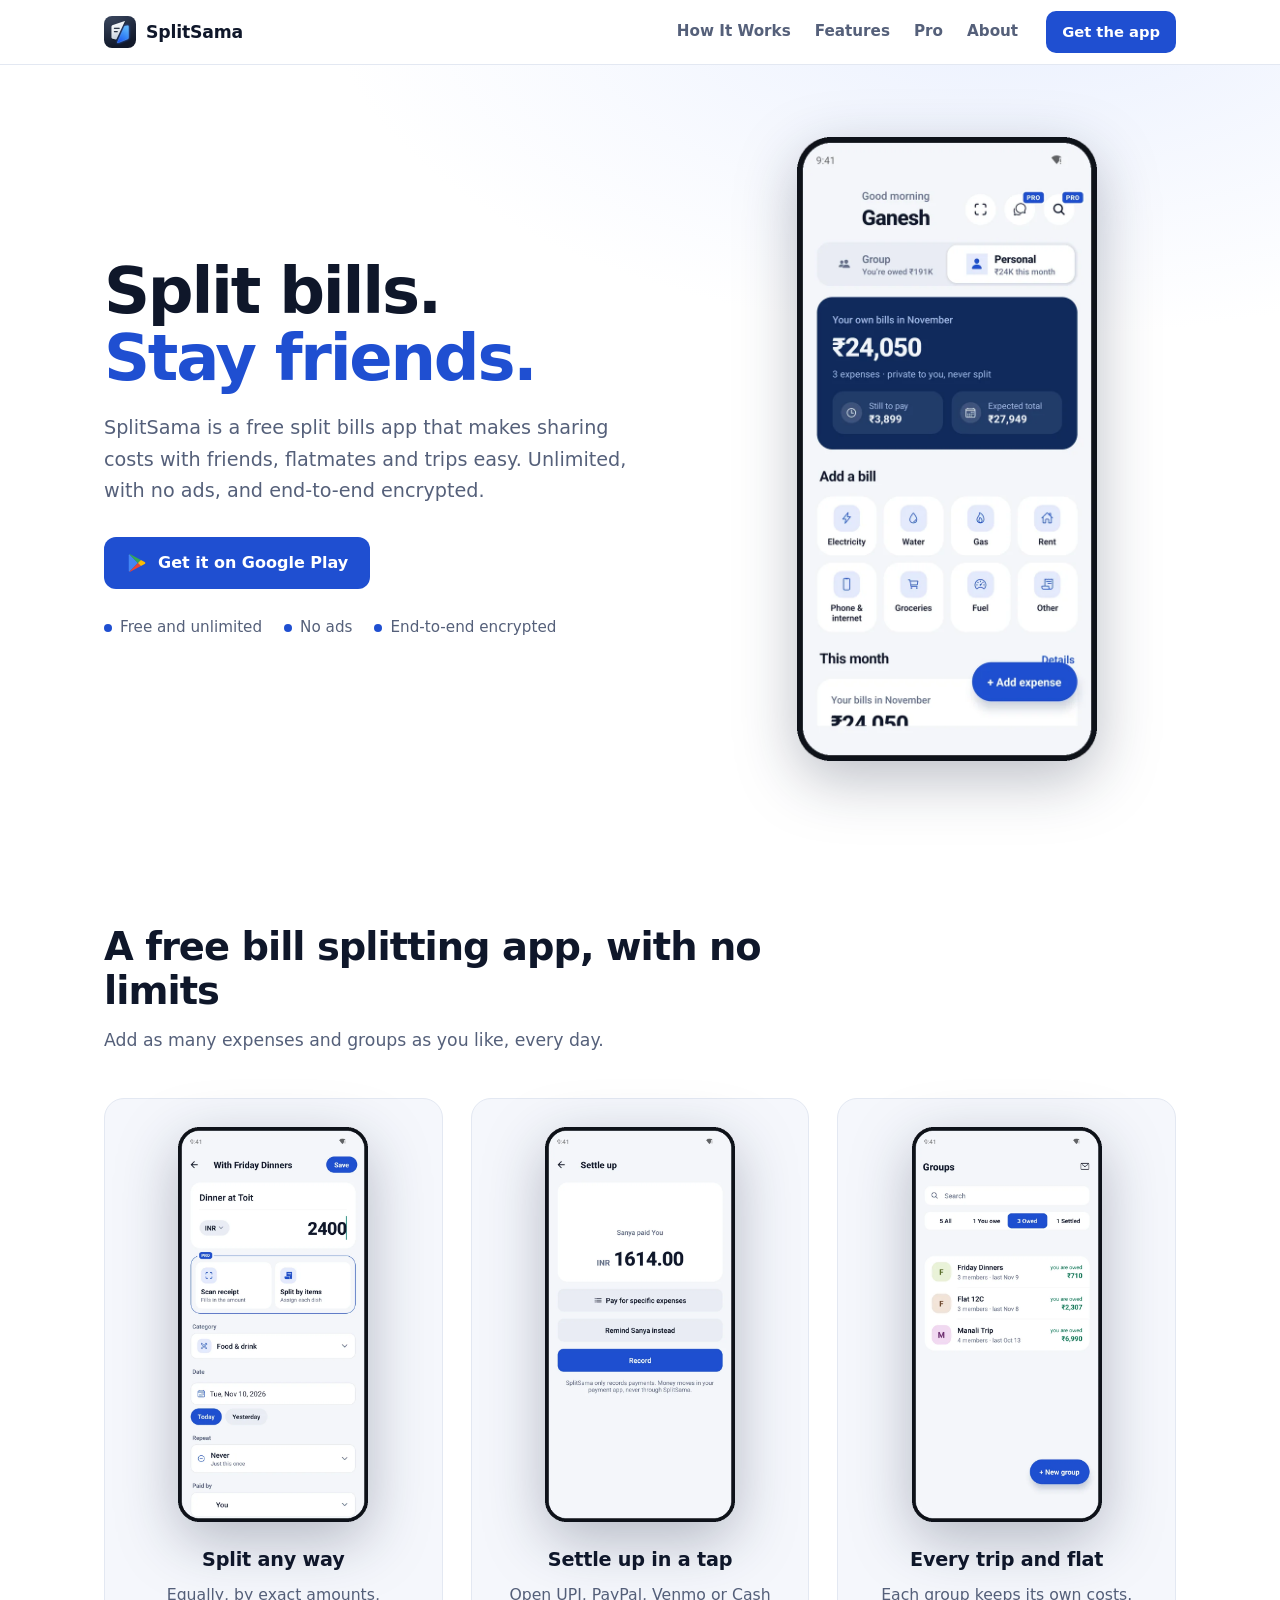
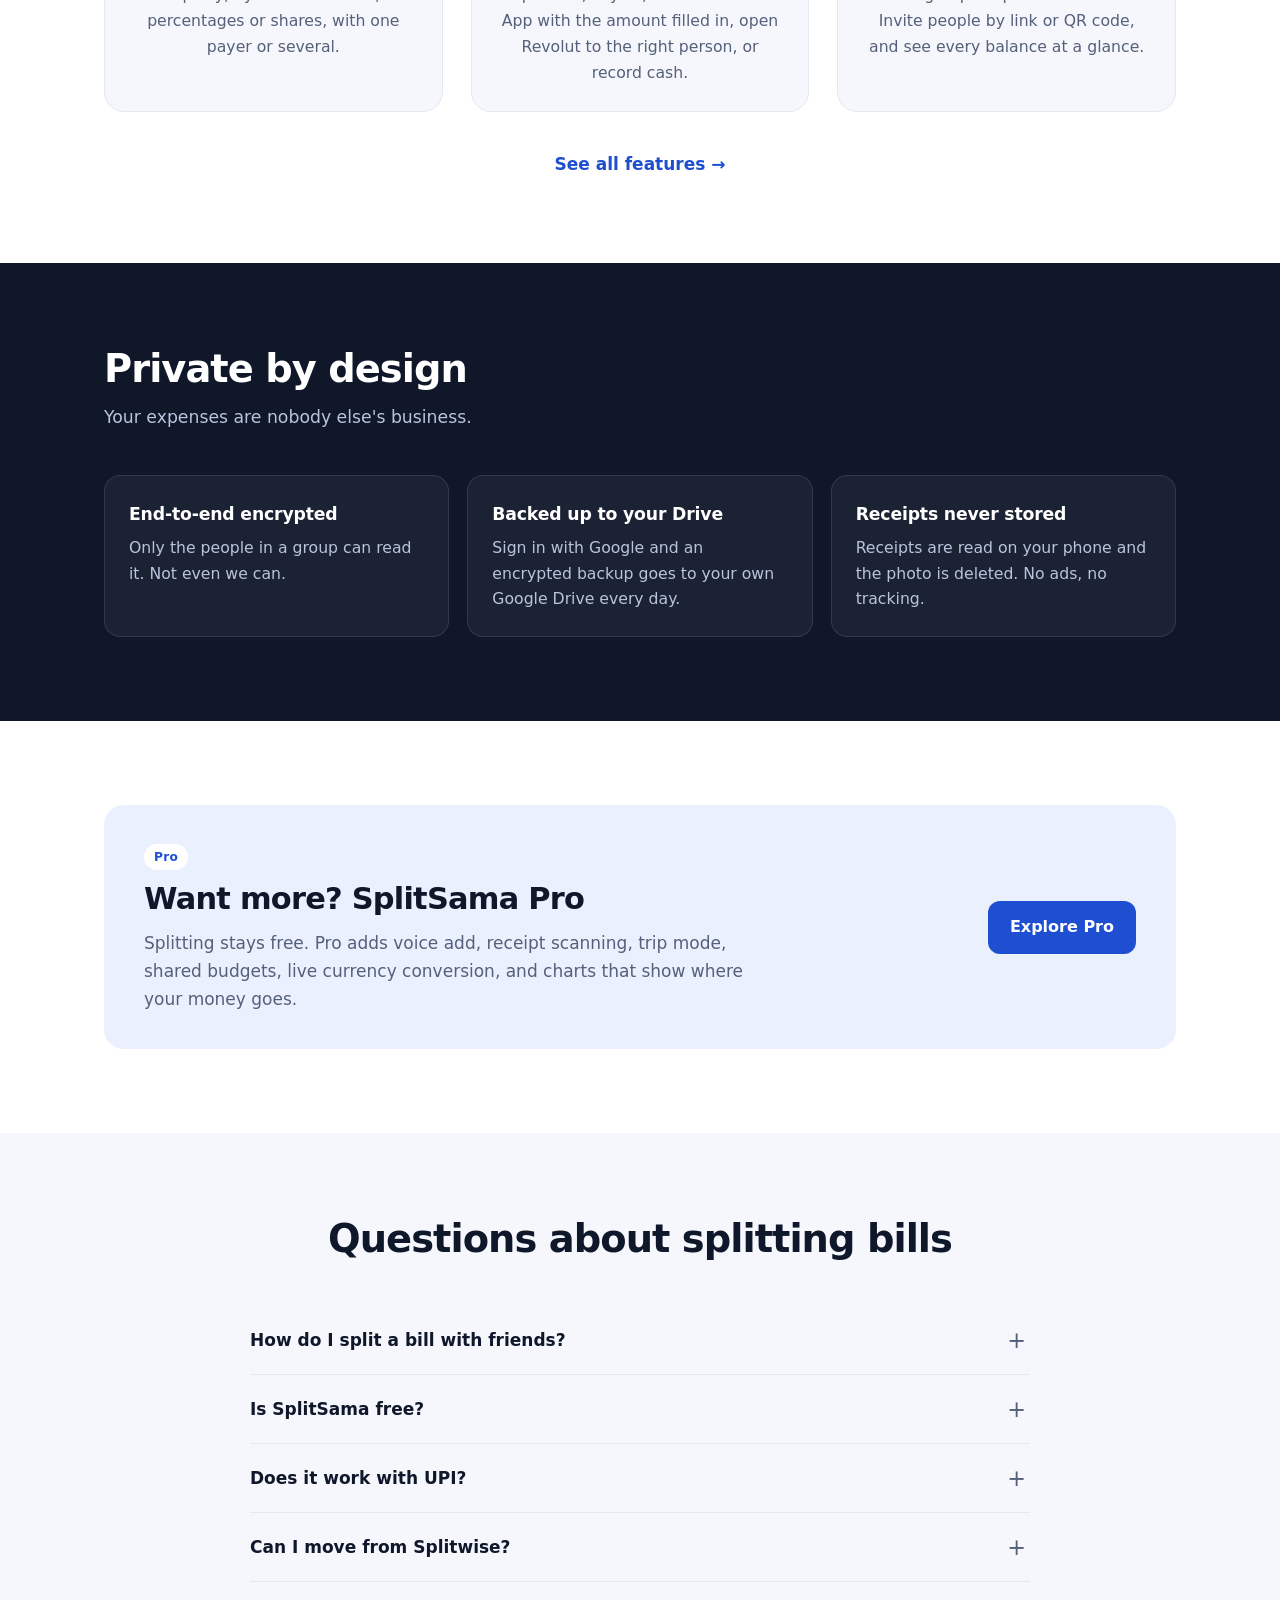
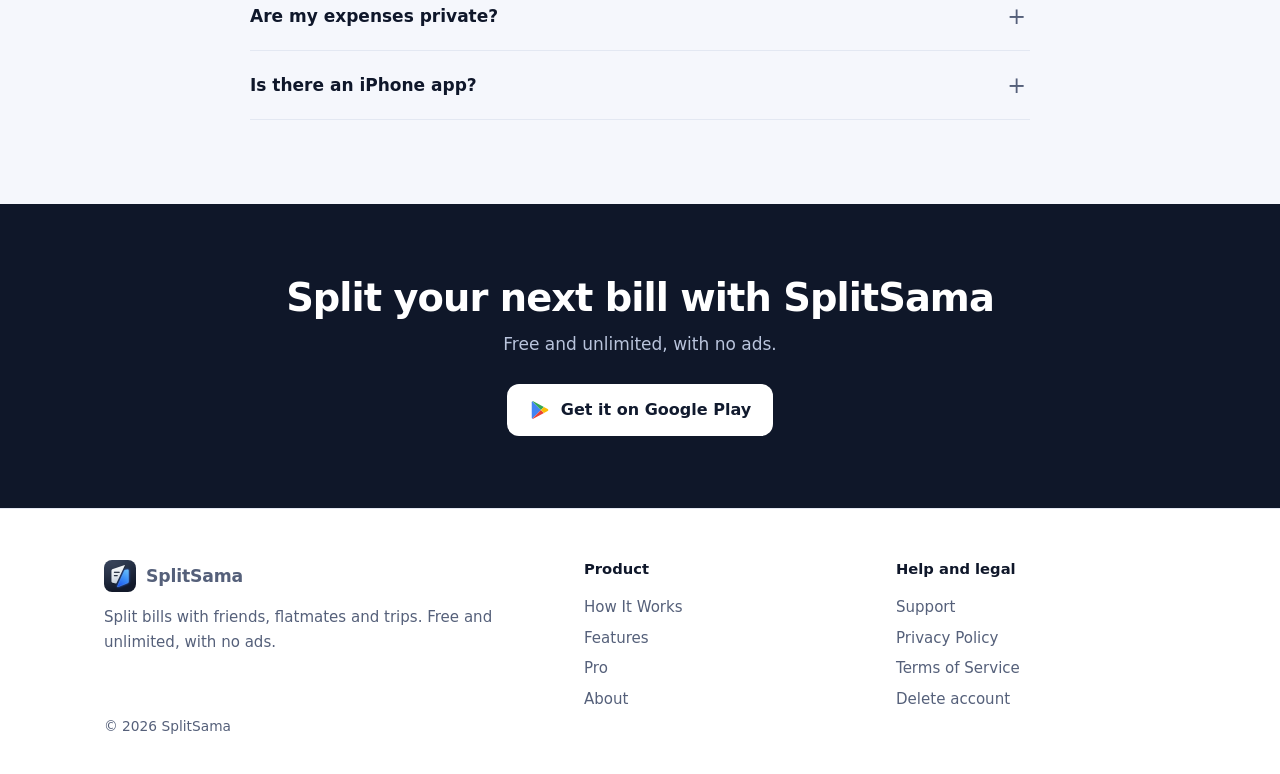
==== index.html @ 7f33766b "New app screenshots from the emulator: Ganesh's demo account, no avatars Replaces the dashboard, gro" ====
<!doctype html>
<html lang="en">
<head>
<meta charset="utf-8">
<meta name="viewport" content="width=device-width, initial-scale=1">
<title>SplitSama: Free Split Bills App for Friends and Trips</title>
<meta name="description" content="Split bills with friends, flatmates and trips. SplitSama is a free bill splitting app with no ads or limits, UPI settle up and end-to-end encryption.">
<meta name="google-site-verification" content="33WuQjzS_kU8hU95NZ-9Jg-osutWm6YpayBeqboP7Gw" />
<meta name="google-site-verification" content="TqF0RbSr_9hcaQNDDM16vgaKBQjCDULtSKiKw4Mheqk" />
<meta property="og:type" content="website">
<meta property="og:site_name" content="SplitSama">
<meta property="og:title" content="SplitSama: free split bills app for friends and trips">
<meta property="og:description" content="Split bills with friends, flatmates and trips. Free and unlimited, with no ads and end-to-end encryption.">
<meta property="og:url" content="https://splitsama.app/">
<meta property="og:image" content="https://splitsama.app/assets/og.jpg?v=3">
<meta property="og:image:width" content="1200">
<meta property="og:image:height" content="630">
<meta property="og:image:alt" content="SplitSama: split bills with friends and groups">
<meta name="twitter:card" content="summary_large_image">
<link rel="canonical" href="https://splitsama.app/">
<meta name="theme-color" content="#161E30">
<link rel="icon" href="https://splitsama.app/assets/icon.png" type="image/png" sizes="256x256">
<script type="application/ld+json">
[{"@context": "https://schema.org", "@type": "WebSite", "name": "SplitSama", "url": "https://splitsama.app/"}, {"@context": "https://schema.org", "@type": "MobileApplication", "name": "SplitSama", "url": "https://splitsama.app/", "description": "A free split bills app for friends, flatmates and trips, with no ads and end-to-end encryption.", "applicationCategory": "FinanceApplication", "operatingSystem": "Android", "image": "https://splitsama.app/assets/icon.png", "offers": {"@type": "Offer", "price": "0", "priceCurrency": "INR"}, "downloadUrl": "https://play.google.com/store/apps/details?id=com.cadence.splitsama"}, {"@context": "https://schema.org", "@type": "FAQPage", "mainEntity": [{"@type": "Question", "name": "How do I split a bill with friends?", "acceptedAnswer": {"@type": "Answer", "text": "Add the expense in SplitSama, choose who paid and who shares it, and split it equally, by exact amounts, percentages or shares. SplitSama keeps a running balance, so everyone can see who owes whom."}}, {"@type": "Question", "name": "Is SplitSama free?", "acceptedAnswer": {"@type": "Answer", "text": "Yes. Splitting is free and unlimited, with no ads. An optional Pro plan adds extras such as receipt scanning, trip mode and budgets."}}, {"@type": "Question", "name": "Does it work with UPI?", "acceptedAnswer": {"@type": "Answer", "text": "Yes. Settle up opens UPI with the amount filled in. It also works with PayPal, Venmo, Cash App and Revolut, or you can record a cash payment."}}, {"@type": "Question", "name": "Can I move from Splitwise?", "acceptedAnswer": {"@type": "Answer", "text": "Yes. You can import a group from a Splitwise export for free."}}, {"@type": "Question", "name": "Are my expenses private?", "acceptedAnswer": {"@type": "Answer", "text": "Yes. Shared expenses are end-to-end encrypted, so only the people in a group can read them."}}, {"@type": "Question", "name": "Is there an iPhone app?", "acceptedAnswer": {"@type": "Answer", "text": "Not yet. SplitSama is for Android for now."}}]}]
</script>
<link rel="stylesheet" href="assets/site.css">
</head>
<body>
<header class="bar"><div class="wrap">
  <a class="brand" href="./"><img src="assets/icon.png" alt="SplitSama split bills app icon" width="32" height="32">SplitSama</a>
  <nav class="nav" aria-label="Main"><a href="how-it-works/">How It Works</a><a href="features/">Features</a><a href="pro/">Pro</a><a href="about/">About</a></nav>
  <a class="btn small" href="https://play.google.com/store/apps/details?id=com.cadence.splitsama">Get the app</a>
</div></header>
<main>
<section class="hero"><div class="wrap">
  <div>
    <h1>Split bills.<br><span>Stay friends.</span></h1>
    <p class="lede">SplitSama is a free split bills app that makes sharing costs with friends, flatmates and trips easy. Unlimited, with no ads, and end-to-end encrypted.</p>
    <a class="btn" href="https://play.google.com/store/apps/details?id=com.cadence.splitsama"><svg width="22" height="22" viewBox="0 0 24 24" aria-hidden="true"><path fill="#4285F4" d="M3.6 2.4 13 12 3.6 21.6c-.4-.2-.6-.6-.6-1.1V3.5c0-.5.2-.9.6-1.1z"/><path fill="#34A853" d="M16.3 8.7 13 12 3.6 2.4c.3-.1.7-.1 1 .1l11.7 6.2z"/><path fill="#EA4335" d="M16.3 15.3 4.6 21.5c-.3.2-.7.2-1 .1L13 12l3.3 3.3z"/><path fill="#FBBC04" d="M20.4 10.9c.9.5.9 1.7 0 2.2l-4.1 2.2L13 12l3.3-3.3 4.1 2.2z"/></svg>Get it on Google Play</a>
    <ul class="checks"><li>Free and unlimited</li><li>No ads</li><li>End-to-end encrypted</li></ul>
  </div>
  <div><img class="shot" src="assets/shots/dashboard.webp" alt="SplitSama dashboard showing your own bills this month" width="620" height="1290"></div>
</div></section>

<section class="block"><div class="wrap">
  <div class="head"><h2>A free bill splitting app, with no limits</h2><p>Add as many expenses and groups as you like, every day.</p></div>
  <div class="hl">
    <div class="hl-item"><img class="shot" src="assets/shots/expense.webp" alt="Adding a dinner expense to a group" width="620" height="1290" loading="lazy"><div><h3>Split any way</h3><p>Equally, by exact amounts, percentages or shares, with one payer or several.</p></div></div>
    <div class="hl-item"><img class="shot" src="assets/shots/settle.webp" alt="Settling up with a friend in SplitSama" width="620" height="1290" loading="lazy"><div><h3>Settle up in a tap</h3><p>Open UPI, PayPal, Venmo or Cash App with the amount filled in, open Revolut to the right person, or record cash.</p></div></div>
    <div class="hl-item"><img class="shot" src="assets/shots/groups.webp" alt="A list of groups showing what each one owes" width="620" height="1290" loading="lazy"><div><h3>Every trip and flat</h3><p>Each group keeps its own costs. Invite people by link or QR code, and see every balance at a glance.</p></div></div>
  </div>
  <p class="hl-more"><a class="more" href="features/">See all features →</a></p>
</div></section>

<section class="block band"><div class="wrap">
  <div class="head"><h2>Private by design</h2><p>Your expenses are nobody else's business.</p></div>
  <div class="grid"><div class="card"><h3>End-to-end encrypted</h3><p>Only the people in a group can read it. Not even we can.</p></div><div class="card"><h3>Backed up to your Drive</h3><p>Sign in with Google and an encrypted backup goes to your own Google Drive every day.</p></div><div class="card"><h3>Receipts never stored</h3><p>Receipts are read on your phone and the photo is deleted. No ads, no tracking.</p></div></div>
</div></section>

<section class="block"><div class="wrap">
  <div class="pro-teaser"><div><span class="tag">Pro</span><h2>Want more? SplitSama Pro</h2><p>Splitting stays free. Pro adds voice add, receipt scanning, trip mode, shared budgets, live currency conversion, and charts that show where your money goes.</p></div><a class="btn" href="pro/">Explore Pro</a></div>
</div></section>

<section class="block alt"><div class="wrap">
  <div class="head center"><h2>Questions about splitting bills</h2></div>
  <div class="faq"><details><summary>How do I split a bill with friends?</summary><p>Add the expense in SplitSama, choose who paid and who shares it, and split it equally, by exact amounts, percentages or shares. SplitSama keeps a running balance, so everyone can see who owes whom.</p></details><details><summary>Is SplitSama free?</summary><p>Yes. Splitting is free and unlimited, with no ads. An optional Pro plan adds extras such as receipt scanning, trip mode and budgets.</p></details><details><summary>Does it work with UPI?</summary><p>Yes. Settle up opens UPI with the amount filled in. It also works with PayPal, Venmo, Cash App and Revolut, or you can record a cash payment.</p></details><details><summary>Can I move from Splitwise?</summary><p>Yes. You can import a group from a Splitwise export for free.</p></details><details><summary>Are my expenses private?</summary><p>Yes. Shared expenses are end-to-end encrypted, so only the people in a group can read them.</p></details><details><summary>Is there an iPhone app?</summary><p>Not yet. SplitSama is for Android for now.</p></details></div>
</div></section>
<section class="cta"><div class="wrap"><h2>Split your next bill with SplitSama</h2><p>Free and unlimited, with no ads.</p><a class="btn light" href="https://play.google.com/store/apps/details?id=com.cadence.splitsama"><svg width="22" height="22" viewBox="0 0 24 24" aria-hidden="true"><path fill="#4285F4" d="M3.6 2.4 13 12 3.6 21.6c-.4-.2-.6-.6-.6-1.1V3.5c0-.5.2-.9.6-1.1z"/><path fill="#34A853" d="M16.3 8.7 13 12 3.6 2.4c.3-.1.7-.1 1 .1l11.7 6.2z"/><path fill="#EA4335" d="M16.3 15.3 4.6 21.5c-.3.2-.7.2-1 .1L13 12l3.3 3.3z"/><path fill="#FBBC04" d="M20.4 10.9c.9.5.9 1.7 0 2.2l-4.1 2.2L13 12l3.3-3.3 4.1 2.2z"/></svg>Get it on Google Play</a></div></section>
</main>
<footer class="foot"><div class="wrap">
  <div class="cols">
    <div><a class="brand" href="./"><img src="assets/icon.png" alt="" width="32" height="32">SplitSama</a><p>Split bills with friends, flatmates and trips. Free and unlimited, with no ads.</p></div>
    <div><h4>Product</h4><a href="how-it-works/">How It Works</a><a href="features/">Features</a><a href="pro/">Pro</a><a href="about/">About</a></div>
    <div><h4>Help and legal</h4><a href="mailto:splitsama@gmail.com">Support</a><a href="privacy/">Privacy Policy</a><a href="terms/">Terms of Service</a><a href="delete-account/">Delete account</a></div>
  </div>
  <p class="copy">© 2026 SplitSama</p>
</div></footer>
</body>
</html>
---- assets/site.css ----
:root{--bg:#fff;--alt:#F5F7FC;--card:#fff;--ink:#0F172A;--mute:#55607A;--line:#E3E8F2;--soft:#EAF0FE;--pri:#1F4FD1;--pri-ink:#fff;--navy:#0F1729;--shadow:0 24px 60px -24px rgba(15,23,42,.35)}
@media (prefers-color-scheme:dark){:root{--bg:#0A0F1A;--alt:#0E1524;--card:#121A2A;--ink:#EEF2FA;--mute:#9AA6BE;--line:#222D42;--soft:#18223A;--pri:#7EA6FF;--pri-ink:#0A0F1A;--shadow:0 24px 60px -24px rgba(0,0,0,.8)}}
*{box-sizing:border-box}
html{scroll-behavior:smooth;scroll-padding-top:76px;-webkit-text-size-adjust:100%}
body{margin:0;background:var(--bg);color:var(--ink);font:17px/1.65 system-ui,-apple-system,"Segoe UI",Roboto,"Helvetica Neue",sans-serif;-webkit-font-smoothing:antialiased}
img{max-width:100%;height:auto;display:block}
a{color:var(--pri)}
.wrap{max-width:1120px;margin:0 auto;padding:0 24px}
.bar{position:sticky;top:0;z-index:10;background:color-mix(in srgb,var(--bg) 88%,transparent);backdrop-filter:saturate(180%) blur(14px);border-bottom:1px solid var(--line)}
.bar .wrap{display:flex;align-items:center;gap:28px;min-height:64px}
.brand{display:flex;align-items:center;gap:10px;font-weight:750;font-size:1.08rem;letter-spacing:-.01em;color:var(--ink);text-decoration:none}
.brand img{width:32px;height:32px;border-radius:8px}
.nav{display:flex;gap:24px;margin-left:auto}
.nav a{color:var(--mute);text-decoration:none;font-size:.95rem;font-weight:550}
.nav a:hover,.nav a[aria-current]{color:var(--ink)}
.btn{display:inline-flex;align-items:center;gap:10px;background:var(--pri);color:var(--pri-ink);font-weight:650;padding:13px 22px;border-radius:12px;text-decoration:none;font-size:1rem}
.btn:hover{filter:brightness(1.08)}
.btn.small{padding:9px 16px;font-size:.92rem;border-radius:10px}
.btn.light{background:#fff;color:#111A2E}
.btn svg{flex:none}
.hero{padding:72px 0 80px;background:radial-gradient(1000px 500px at 80% -10%,var(--soft),transparent 70%)}
.hero .wrap{display:grid;grid-template-columns:1.1fr .9fr;gap:56px;align-items:center}
.eyebrow{display:block;color:var(--pri);font-weight:700;font-size:.85rem;letter-spacing:.06em;text-transform:uppercase;margin-bottom:12px}
h1{font-size:clamp(2.5rem,5.4vw,4rem);line-height:1.05;letter-spacing:-.035em;margin:0 0 20px;font-weight:800}
h1 span{color:var(--pri)}
.lede{font-size:1.2rem;color:var(--mute);margin:0 0 30px;max-width:34em}
.checks{list-style:none;display:flex;flex-wrap:wrap;gap:8px 22px;margin:26px 0 0;padding:0;color:var(--mute);font-size:.95rem}
.checks li{display:flex;align-items:center;gap:8px}
.checks li:before{content:"";width:8px;height:8px;border-radius:50%;background:var(--pri)}
.shot{display:block;width:100%;height:auto;max-width:300px;margin:0 auto;filter:drop-shadow(0 18px 30px rgba(10,20,50,.28))}
.page-head{padding:64px 0 56px;background:radial-gradient(900px 420px at 80% -20%,var(--soft),transparent 70%);border-bottom:1px solid var(--line)}
.page-head h1{font-size:clamp(2.2rem,4.6vw,3.2rem);margin-bottom:12px}
.page-head .lede{margin:0}
section.block{padding:84px 0}
section.alt{background:var(--alt)}
.head{max-width:680px;margin:0 0 44px}
.head.center{margin:0 auto 44px;text-align:center}
h2{font-size:clamp(1.75rem,3.4vw,2.4rem);line-height:1.15;letter-spacing:-.025em;margin:0 0 12px;font-weight:780}
.head p{color:var(--mute);margin:0;font-size:1.08rem}
.row{display:grid;grid-template-columns:1fr 1fr;gap:64px;align-items:center;padding:44px 0}
.row:first-child{padding-top:0}.row:last-child{padding-bottom:0}
.row.flip .media{order:2}
.row h3,.step h3{font-size:1.55rem;line-height:1.2;letter-spacing:-.02em;margin:0 0 12px;font-weight:750}
.row p{color:var(--mute);margin:0 0 14px}
.row ul{margin:0;padding:0;list-style:none;color:var(--mute)}
.row li{padding-left:22px;position:relative;margin-bottom:8px}
.row li:before{content:"";position:absolute;left:2px;top:.62em;width:8px;height:8px;border-radius:50%;background:var(--pri)}
.num{display:inline-flex;align-items:center;justify-content:center;width:34px;height:34px;border-radius:10px;background:var(--soft);color:var(--pri);font-weight:750;margin-bottom:14px}
.tag{display:inline-block;background:var(--soft);color:var(--pri);font-size:.76rem;font-weight:700;padding:3px 10px;border-radius:999px;margin-bottom:12px;letter-spacing:.02em}
.grid{display:grid;gap:18px;grid-template-columns:repeat(3,1fr)}
.card{background:var(--card);border:1px solid var(--line);border-radius:16px;padding:24px}
.card h3{margin:0 0 6px;font-size:1.08rem;letter-spacing:-.01em}
.card p{margin:0;color:var(--mute);font-size:.98rem}
.band{background:var(--navy);color:#fff}
.band .head p,.band .card p{color:#B9C4DC}
.band .card{background:rgba(255,255,255,.05);border-color:rgba(255,255,255,.1)}
.more{display:inline-block;margin-top:6px;font-weight:650;text-decoration:none}
.faq{max-width:780px;margin:0 auto}
details{border-bottom:1px solid var(--line);padding:4px 0}
summary{cursor:pointer;font-weight:650;padding:16px 28px 16px 0;list-style:none;position:relative}
summary::-webkit-details-marker{display:none}
summary:after{content:"+";position:absolute;right:4px;top:12px;font-size:1.4rem;color:var(--mute);font-weight:400}
details[open] summary:after{content:"−"}
details p{margin:0 0 18px;color:var(--mute)}
.cta{text-align:center;padding:72px 0;background:var(--navy);color:#fff}
.cta h2{margin-bottom:10px}.cta p{color:#B9C4DC;margin:0 0 26px}
.prose{max-width:720px}
.prose h2{font-size:1.5rem;margin:36px 0 8px}
.prose h2:first-child{margin-top:0}
.prose p,.prose li{color:var(--mute)}
.foot{border-top:1px solid var(--line);padding:48px 0 36px;font-size:.94rem;color:var(--mute)}
.foot .cols{display:grid;grid-template-columns:1.6fr 1fr 1fr;gap:32px}
.foot h4{margin:0 0 10px;color:var(--ink);font-size:.92rem}
.foot a{display:block;color:var(--mute);text-decoration:none;padding:3px 0}
.foot a:hover{color:var(--ink)}
.foot .brand{display:flex;margin-bottom:10px}
.foot p{margin:0;max-width:26em}
.copy{margin-top:32px;font-size:.86rem}
.tbl{max-width:820px;margin:0 auto;background:var(--card);border:1px solid var(--line);border-radius:16px;overflow:hidden}
.compare{width:100%;border-collapse:collapse;font-size:.98rem}
.compare caption{position:absolute;width:1px;height:1px;overflow:hidden;clip-path:inset(50%)}
.compare th,.compare td{padding:12px 20px;border-bottom:1px solid var(--line);text-align:left;font-weight:450}
.compare tbody tr:last-child th,.compare tbody tr:last-child td{border-bottom:0}
.compare td,.compare thead th:not(:first-child){text-align:center;width:96px;padding-left:8px;padding-right:8px}
.compare thead th{font-weight:700;background:var(--soft);position:sticky;top:0}
.compare thead th:last-child{color:var(--pri)}
.compare .grp th{font-weight:700;font-size:.82rem;letter-spacing:.04em;text-transform:uppercase;color:var(--mute);background:var(--alt);padding-top:16px}
.compare .yes{color:var(--pri);font-weight:800}
.compare .no{color:var(--mute)}
.compare .lim{color:var(--mute);font-size:.84rem;white-space:nowrap}
@media (max-width:640px){.compare{font-size:.92rem}.compare th,.compare td{padding:11px 12px}.compare td,.compare thead th:not(:first-child){width:70px;padding-left:4px;padding-right:4px}}
@media (max-width:860px){
 .hero .wrap,.row{grid-template-columns:1fr;gap:36px}
 .row.flip .media{order:0}
 .row .media{order:2!important}
 .hero{padding:48px 0 56px}section.block{padding:60px 0}
 .grid{grid-template-columns:1fr 1fr}
 .shot{max-width:270px}
}
@media (max-width:640px){
 .wrap{padding:0 16px}
 .grid,.foot .cols{grid-template-columns:1fr}
 .bar .wrap{flex-wrap:wrap;gap:0 14px;padding-top:10px;padding-bottom:0}
 .bar .btn{margin-left:auto}
 .nav{order:3;width:100%;margin:6px 0 0;gap:20px;overflow-x:auto;padding-bottom:10px}
 .nav a{white-space:nowrap}
 html{scroll-padding-top:110px}
}
@media (prefers-reduced-motion:reduce){html{scroll-behavior:auto}}
.page-head .updated{margin:14px 0 0;color:var(--mute);font-size:.9rem}
.prose.legal{max-width:820px}
.prose.legal h2{font-size:1.4rem}
.prose ol{padding-left:22px}
.prose li{margin-bottom:6px}
.prose strong{color:var(--ink)}
.prose code{font-size:.88em;background:var(--soft);padding:1px 6px;border-radius:6px}
.table-wrap{overflow-x:auto;margin:0 0 20px;background:var(--card);border:1px solid var(--line);border-radius:14px}
table.data{border-collapse:collapse;width:100%;min-width:600px;font-size:.93rem}
table.data th,table.data td{text-align:left;vertical-align:top;padding:11px 14px;border-bottom:1px solid var(--line)}
table.data th{background:var(--soft);color:var(--ink);font-weight:700}
table.data td{color:var(--mute)}
table.data tr:last-child td{border-bottom:0}
.hl{display:grid;grid-template-columns:repeat(3,1fr);gap:28px}
.hl-item{background:var(--alt);border:1px solid var(--line);border-radius:20px;padding:28px 24px 26px;text-align:center}
.hl-item .shot{max-width:190px;margin-bottom:22px}
.hl-item h3{margin:0 0 6px;font-size:1.2rem;letter-spacing:-.01em}
.hl-item p{margin:0;color:var(--mute);font-size:.98rem}
.hl-more{margin:32px 0 0;text-align:center}
.pro-teaser{display:flex;align-items:center;justify-content:space-between;gap:32px;background:var(--soft);border-radius:20px;padding:36px 40px}
.pro-teaser h2{font-size:clamp(1.5rem,2.6vw,1.9rem)}
.pro-teaser p{margin:0;color:var(--mute);max-width:36em}
.pro-teaser .btn{flex:none}
.price-note{display:flex;gap:12px;align-items:flex-start;margin:22px 0 0;max-width:40em;background:var(--card);border:1px solid var(--line);border-radius:14px;padding:14px 18px;font-size:.98rem;color:var(--mute)}
.price-note strong{color:var(--ink)}
@media (max-width:860px){
 .hl{grid-template-columns:1fr;gap:14px}
 .hl-item{display:grid;grid-template-columns:96px 1fr;gap:18px;align-items:center;text-align:left;padding:16px 18px}
 .hl-item .shot{max-width:96px;margin:0}
 .pro-teaser{flex-direction:column;align-items:flex-start;padding:28px 24px}
}
.pro-teaser .tag{background:var(--card)}
.grid.two{grid-template-columns:1fr 1fr}
@media (max-width:640px){.grid.two{grid-template-columns:1fr}}
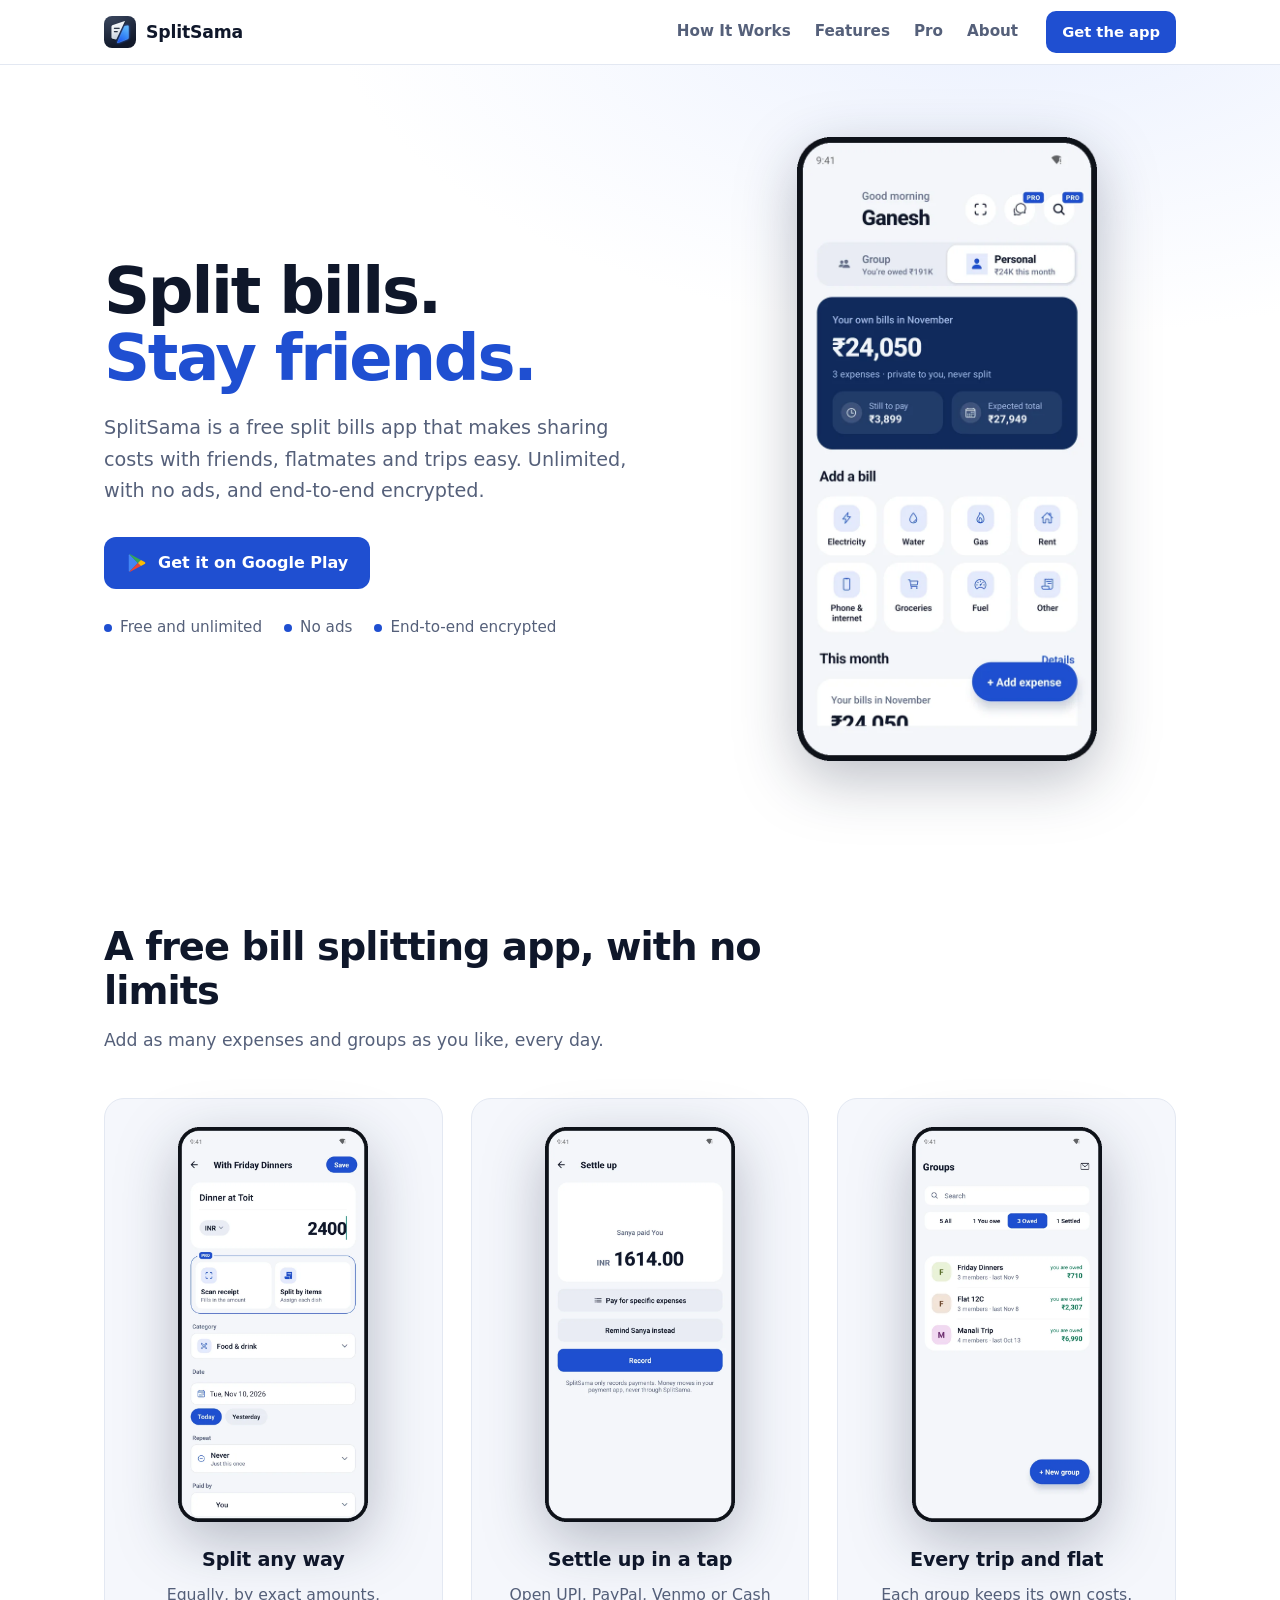
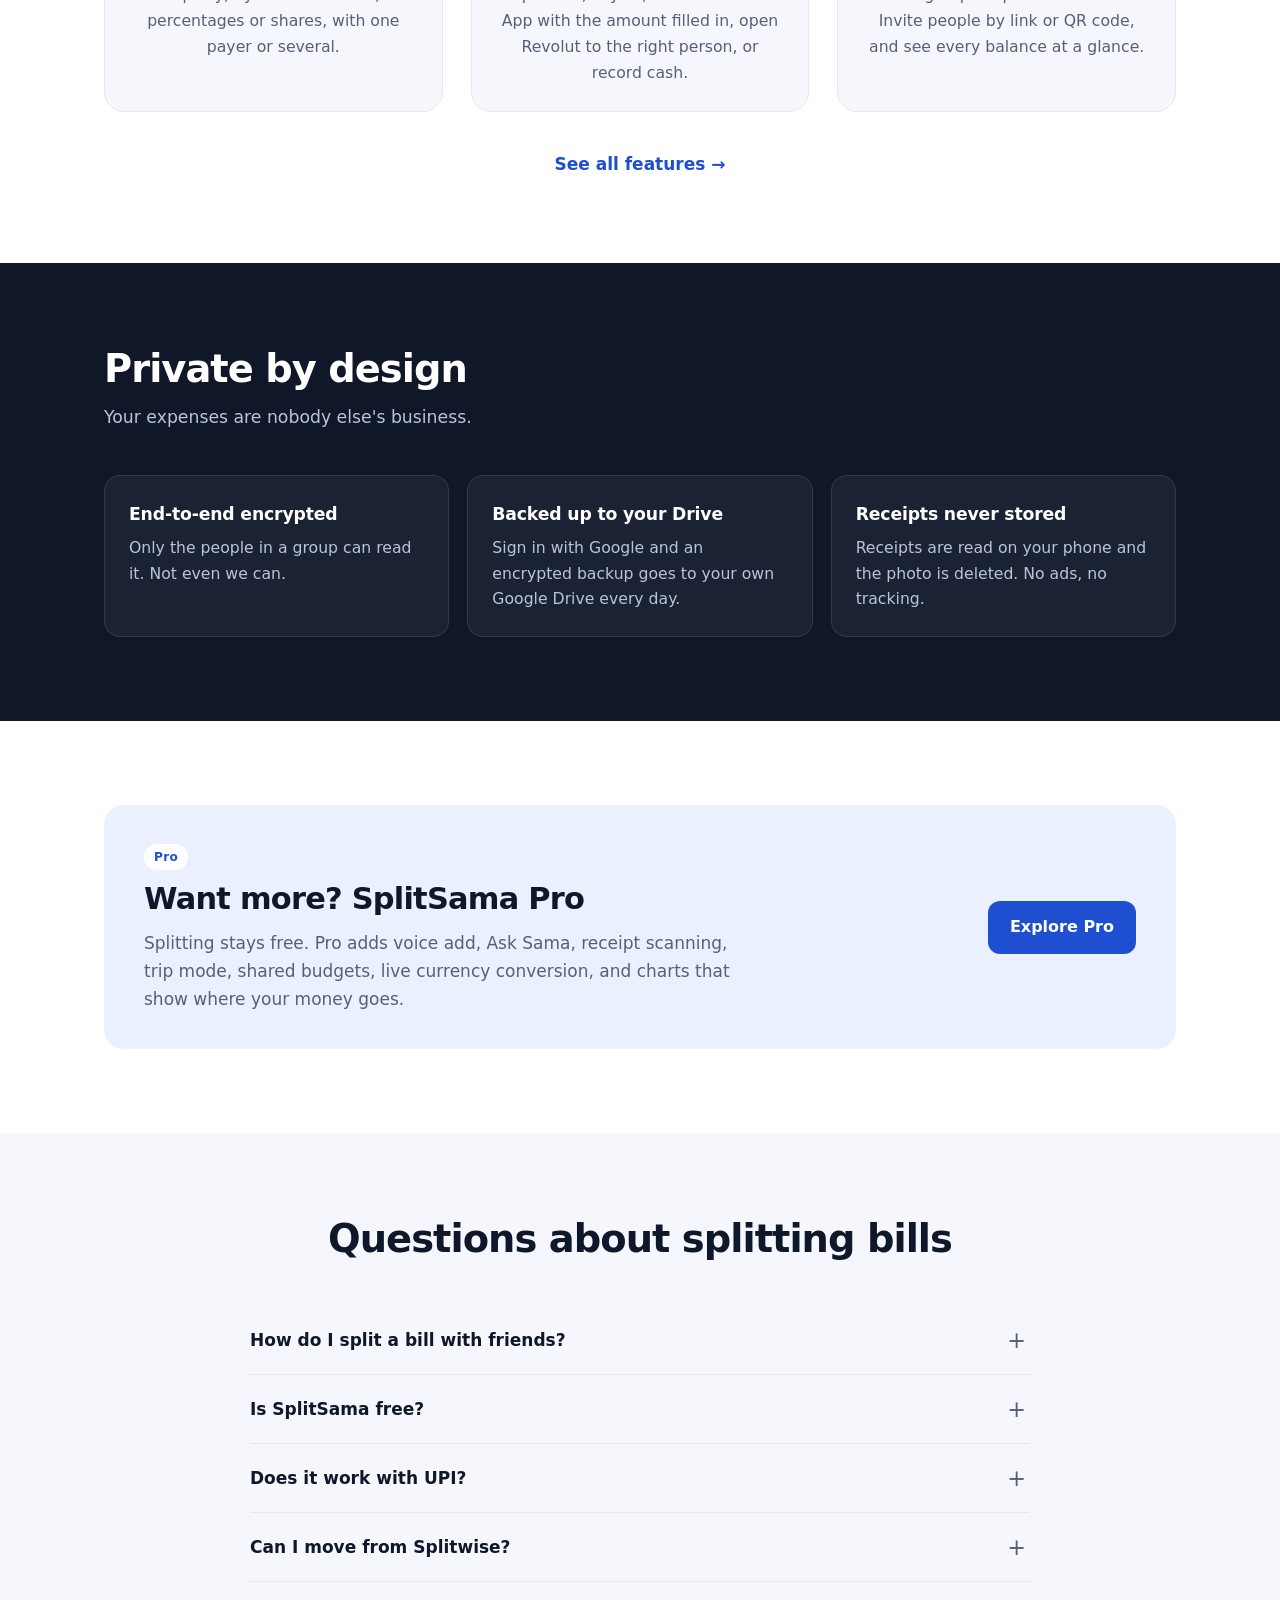
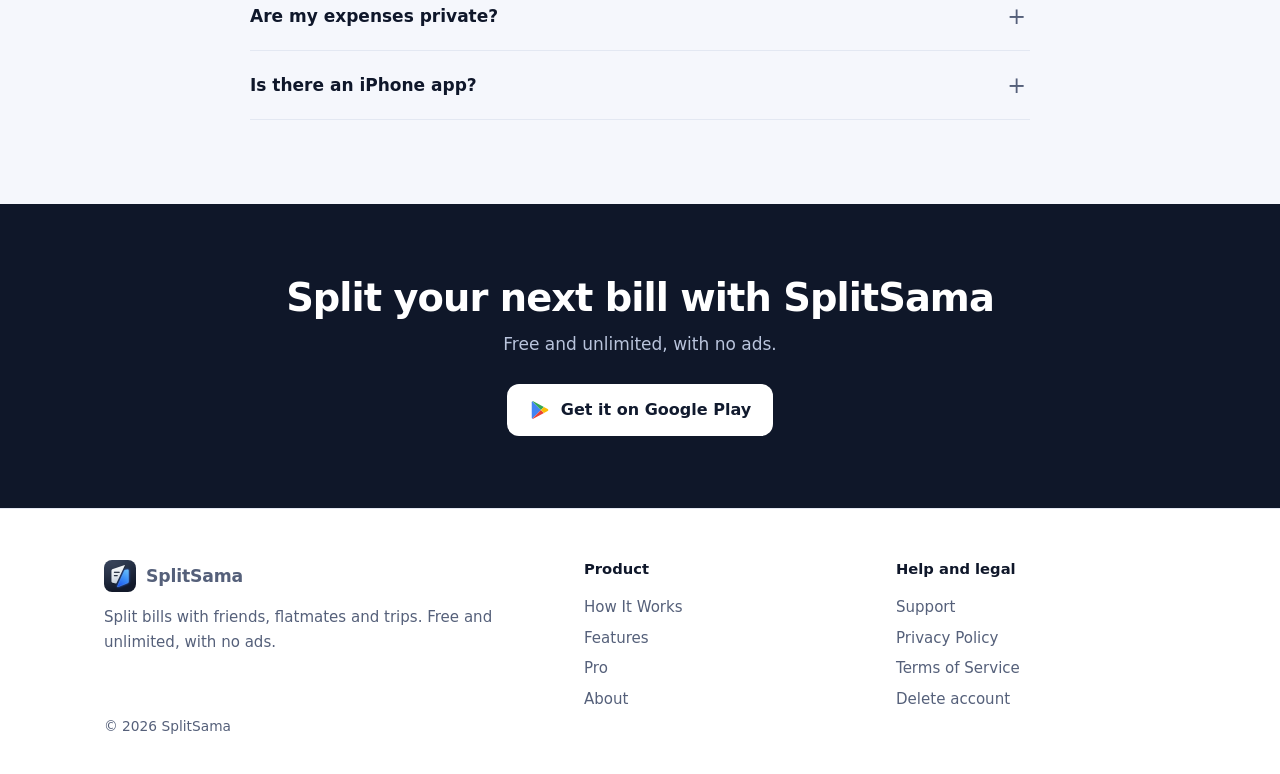
==== commit 71cc6cda: "Add Ask Sama to Pro and the privacy policy; mention open-source licences in the terms Co-Authored-By" ====
--- a/index.html
+++ b/index.html
@@ -12,7 +12,7 @@
 <meta property="og:title" content="SplitSama: free split bills app for friends and trips">
 <meta property="og:description" content="Split bills with friends, flatmates and trips. Free and unlimited, with no ads and end-to-end encryption.">
 <meta property="og:url" content="https://splitsama.app/">
-<meta property="og:image" content="https://splitsama.app/assets/og.jpg?v=3">
+<meta property="og:image" content="https://splitsama.app/assets/og.jpg?v=4">
 <meta property="og:image:width" content="1200">
 <meta property="og:image:height" content="630">
 <meta property="og:image:alt" content="SplitSama: split bills with friends and groups">
@@ -58,7 +58,7 @@
 </div></section>
 
 <section class="block"><div class="wrap">
-  <div class="pro-teaser"><div><span class="tag">Pro</span><h2>Want more? SplitSama Pro</h2><p>Splitting stays free. Pro adds voice add, receipt scanning, trip mode, shared budgets, live currency conversion, and charts that show where your money goes.</p></div><a class="btn" href="pro/">Explore Pro</a></div>
+  <div class="pro-teaser"><div><span class="tag">Pro</span><h2>Want more? SplitSama Pro</h2><p>Splitting stays free. Pro adds voice add, Ask Sama, receipt scanning, trip mode, shared budgets, live currency conversion, and charts that show where your money goes.</p></div><a class="btn" href="pro/">Explore Pro</a></div>
 </div></section>
 
 <section class="block alt"><div class="wrap">
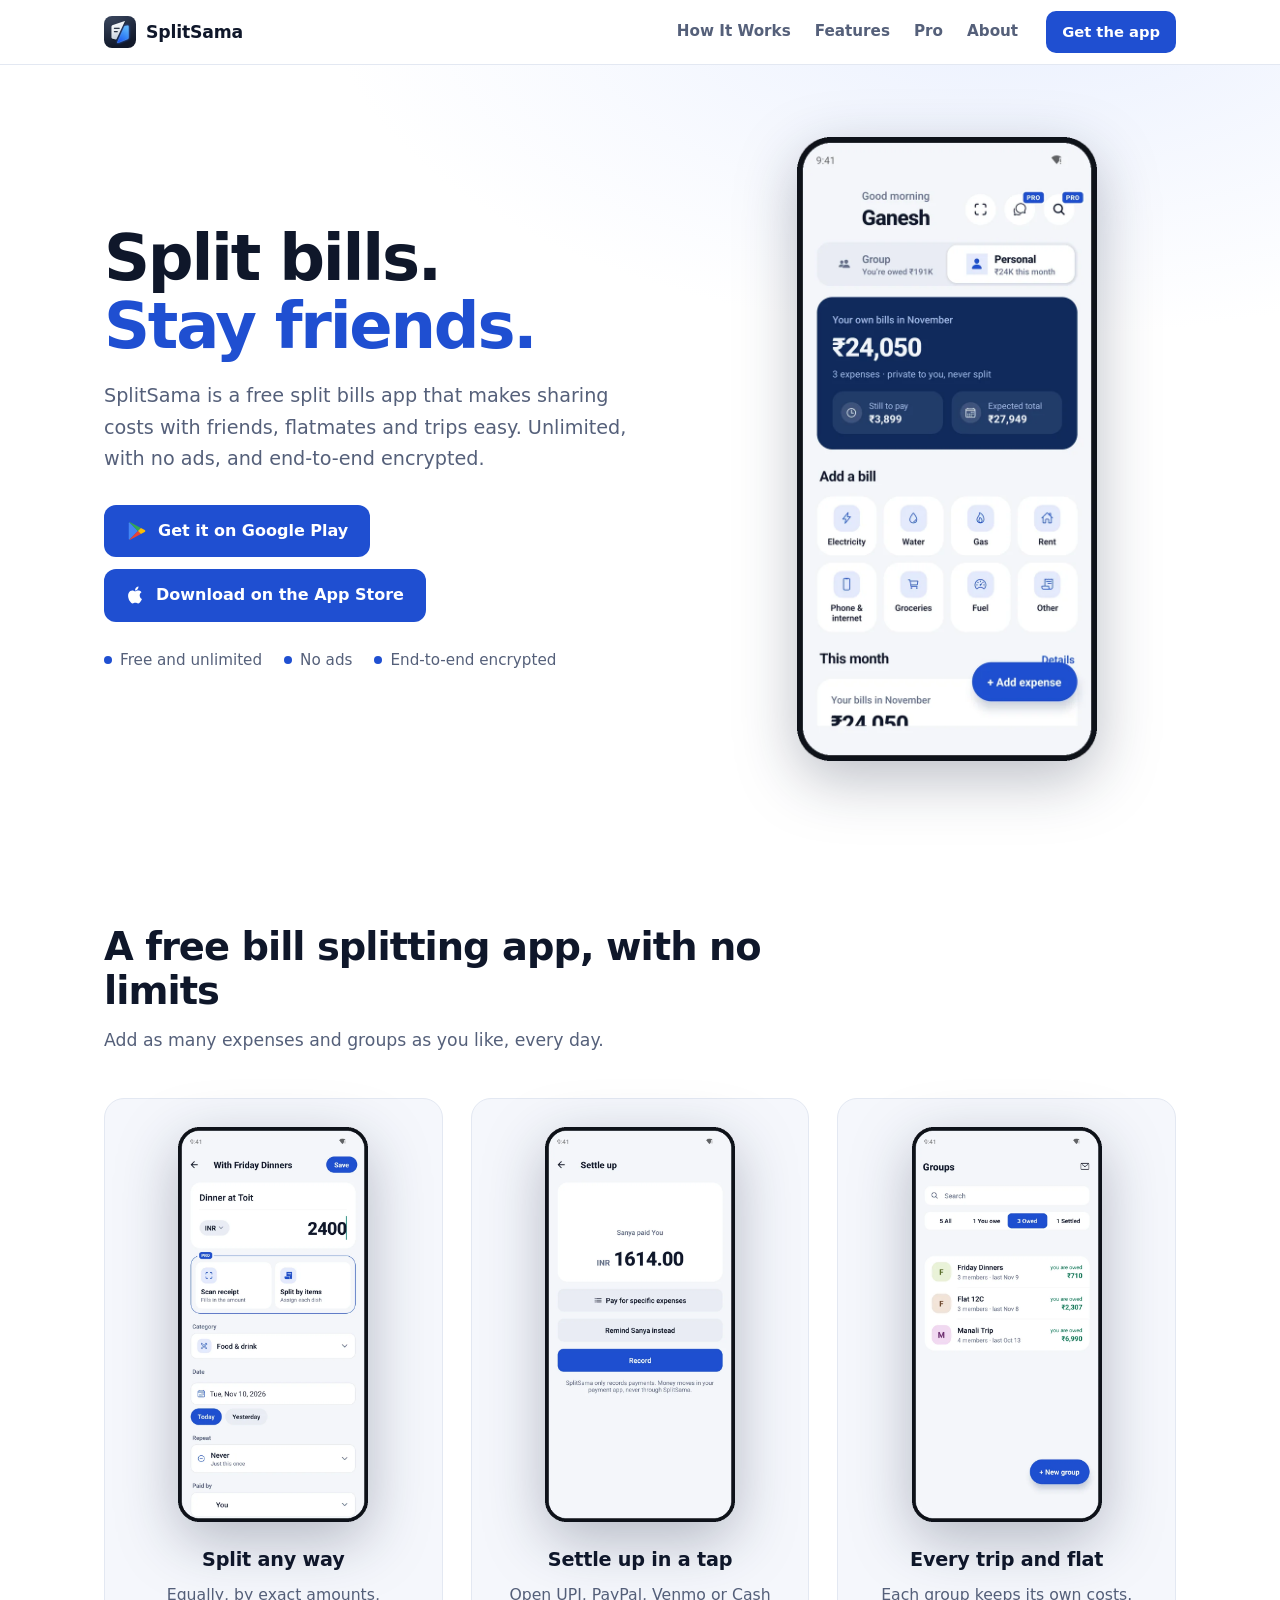
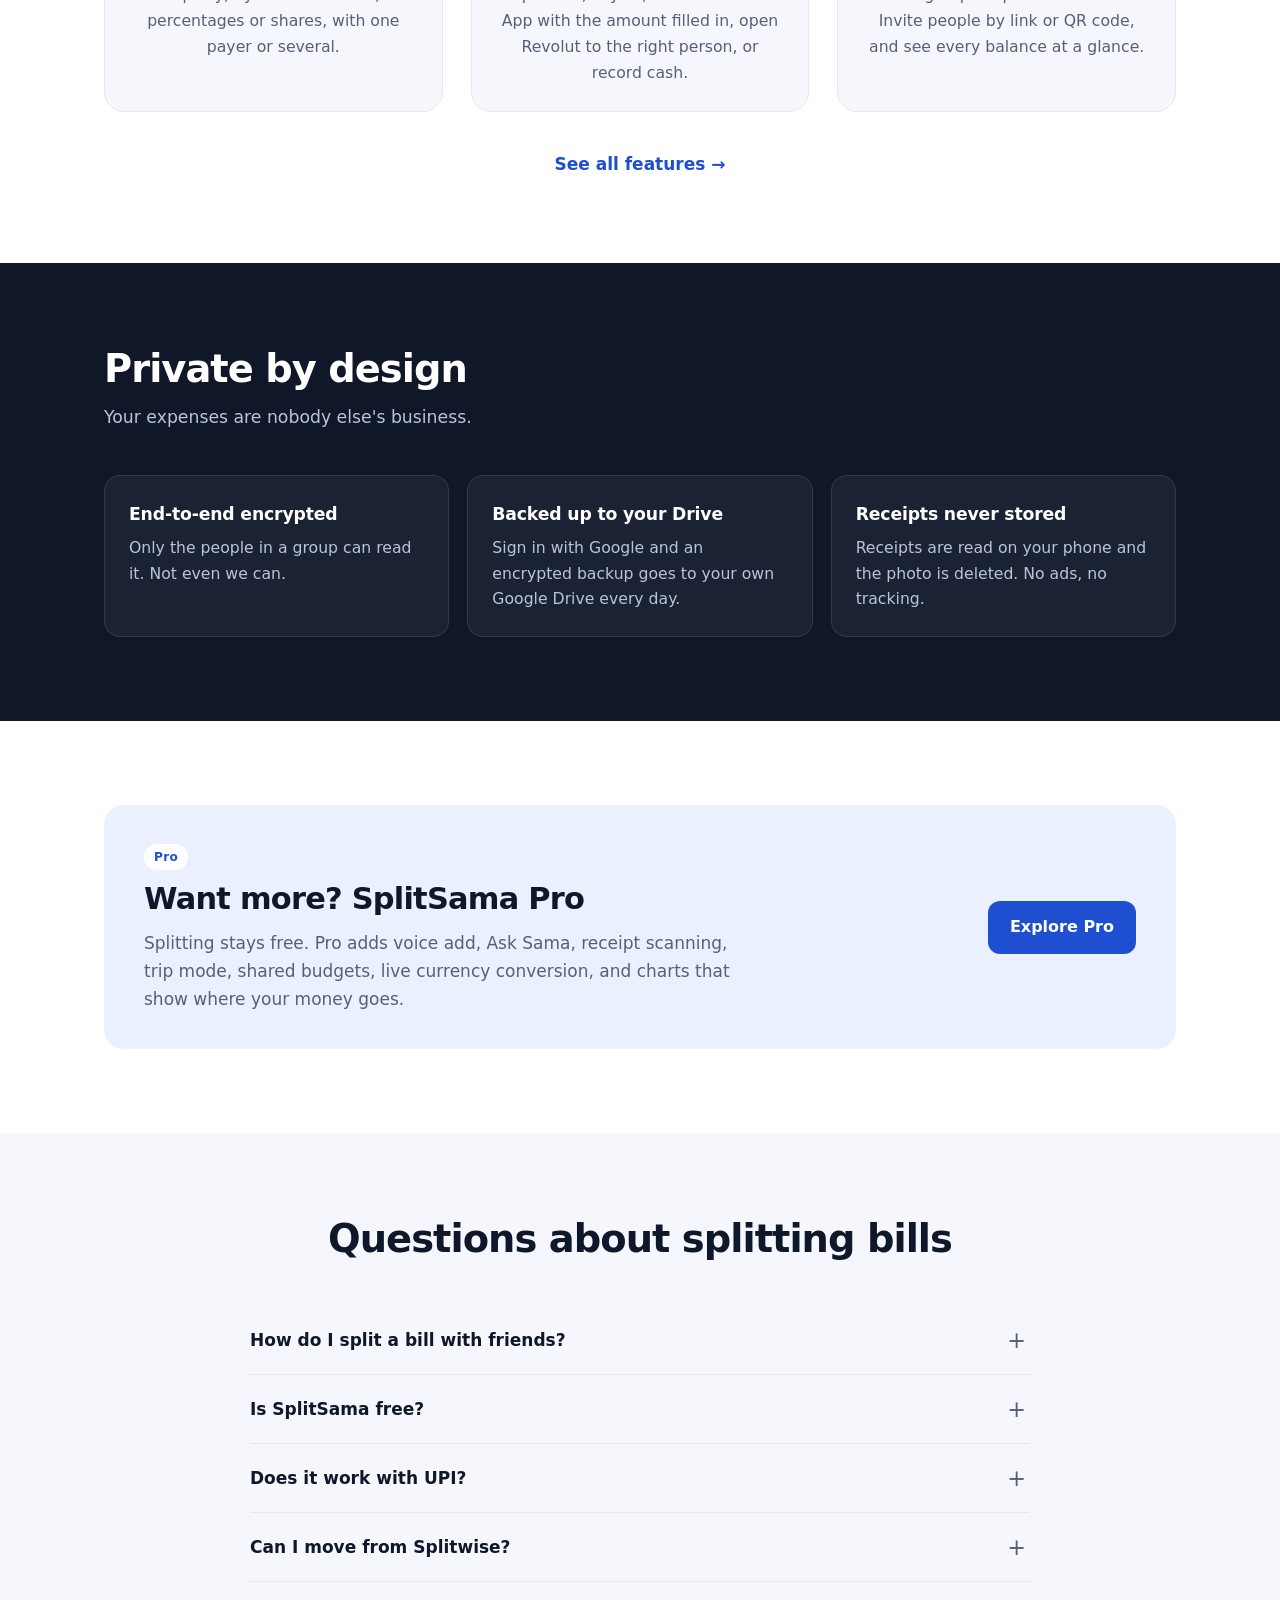
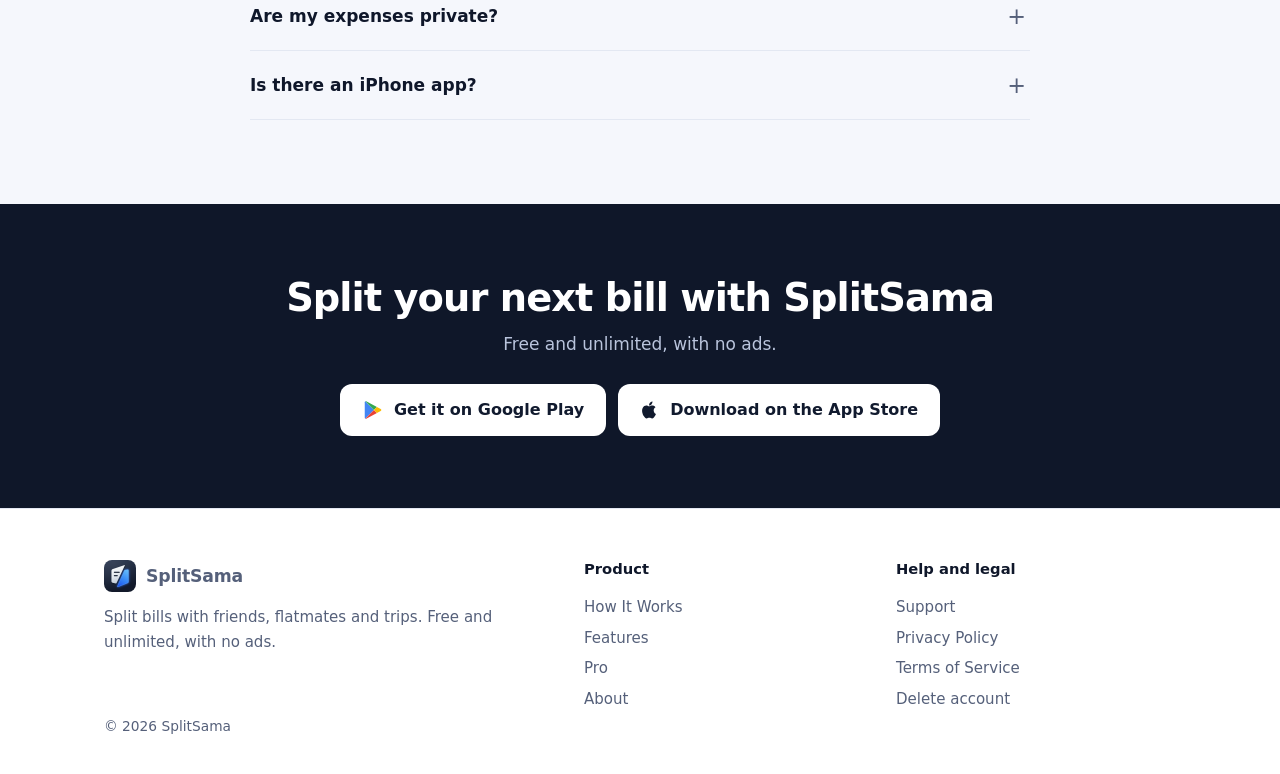
==== commit 8ac44584: "Add App Store links and iPhone details across the site Store buttons pair Google Play with the App S" ====
--- a/index.html
+++ b/index.html
@@ -12,7 +12,7 @@
 <meta property="og:title" content="SplitSama: free split bills app for friends and trips">
 <meta property="og:description" content="Split bills with friends, flatmates and trips. Free and unlimited, with no ads and end-to-end encryption.">
 <meta property="og:url" content="https://splitsama.app/">
-<meta property="og:image" content="https://splitsama.app/assets/og.jpg?v=4">
+<meta property="og:image" content="https://splitsama.app/assets/og.jpg?v=6">
 <meta property="og:image:width" content="1200">
 <meta property="og:image:height" content="630">
 <meta property="og:image:alt" content="SplitSama: split bills with friends and groups">
@@ -21,25 +21,30 @@
 <meta name="theme-color" content="#161E30">
 <link rel="icon" href="https://splitsama.app/assets/icon.png" type="image/png" sizes="256x256">
 <script type="application/ld+json">
-[{"@context": "https://schema.org", "@type": "WebSite", "name": "SplitSama", "url": "https://splitsama.app/"}, {"@context": "https://schema.org", "@type": "MobileApplication", "name": "SplitSama", "url": "https://splitsama.app/", "description": "A free split bills app for friends, flatmates and trips, with no ads and end-to-end encryption.", "applicationCategory": "FinanceApplication", "operatingSystem": "Android", "image": "https://splitsama.app/assets/icon.png", "offers": {"@type": "Offer", "price": "0", "priceCurrency": "INR"}, "downloadUrl": "https://play.google.com/store/apps/details?id=com.cadence.splitsama"}, {"@context": "https://schema.org", "@type": "FAQPage", "mainEntity": [{"@type": "Question", "name": "How do I split a bill with friends?", "acceptedAnswer": {"@type": "Answer", "text": "Add the expense in SplitSama, choose who paid and who shares it, and split it equally, by exact amounts, percentages or shares. SplitSama keeps a running balance, so everyone can see who owes whom."}}, {"@type": "Question", "name": "Is SplitSama free?", "acceptedAnswer": {"@type": "Answer", "text": "Yes. Splitting is free and unlimited, with no ads. An optional Pro plan adds extras such as receipt scanning, trip mode and budgets."}}, {"@type": "Question", "name": "Does it work with UPI?", "acceptedAnswer": {"@type": "Answer", "text": "Yes. Settle up opens UPI with the amount filled in. It also works with PayPal, Venmo, Cash App and Revolut, or you can record a cash payment."}}, {"@type": "Question", "name": "Can I move from Splitwise?", "acceptedAnswer": {"@type": "Answer", "text": "Yes. You can import a group from a Splitwise export for free."}}, {"@type": "Question", "name": "Are my expenses private?", "acceptedAnswer": {"@type": "Answer", "text": "Yes. Shared expenses are end-to-end encrypted, so only the people in a group can read them."}}, {"@type": "Question", "name": "Is there an iPhone app?", "acceptedAnswer": {"@type": "Answer", "text": "Not yet. SplitSama is for Android for now."}}]}]
+[{"@context": "https://schema.org", "@type": "WebSite", "name": "SplitSama", "url": "https://splitsama.app/", "publisher": {"@id": "https://splitsama.app/#org"}}, {"@context": "https://schema.org", "@type": "Organization", "@id": "https://splitsama.app/#org", "name": "SplitSama", "url": "https://splitsama.app/", "logo": "https://splitsama.app/assets/icon.png", "email": "splitsama@gmail.com"}, {"@context": "https://schema.org", "@type": "MobileApplication", "name": "SplitSama", "url": "https://splitsama.app/", "description": "A free split bills app for friends, flatmates and trips, with no ads and end-to-end encryption.", "applicationCategory": "FinanceApplication", "operatingSystem": "Android, iOS", "image": "https://splitsama.app/assets/icon.png", "offers": {"@type": "Offer", "price": "0", "priceCurrency": "INR"}, "downloadUrl": ["https://play.google.com/store/apps/details?id=com.cadence.splitsama", "https://apps.apple.com/app/id6835806086"], "publisher": {"@id": "https://splitsama.app/#org"}, "screenshot": ["https://splitsama.app/assets/shots/dashboard.webp", "https://splitsama.app/assets/shots/split.webp", "https://splitsama.app/assets/shots/group.webp", "https://splitsama.app/assets/shots/settle.webp"], "featureList": ["Split bills equally, by exact amounts, percentages, shares or adjustments", "Unlimited groups and expenses with no ads", "Simplified debts", "Settle up with UPI, PayPal, Venmo, Cash App and Revolut", "Repeating expenses", "Import from Splitwise", "58 currencies", "Works offline", "End-to-end encrypted shared expenses"], "inLanguage": "en"}, {"@context": "https://schema.org", "@type": "FAQPage", "mainEntity": [{"@type": "Question", "name": "How do I split a bill with friends?", "acceptedAnswer": {"@type": "Answer", "text": "Add the expense in SplitSama, choose who paid and who shares it, and split it equally, by exact amounts, percentages or shares. SplitSama keeps a running balance, so everyone can see who owes whom."}}, {"@type": "Question", "name": "Is SplitSama free?", "acceptedAnswer": {"@type": "Answer", "text": "Yes. Splitting is free and unlimited, with no ads. An optional Pro plan adds extras such as receipt scanning, trip mode and budgets."}}, {"@type": "Question", "name": "Does it work with UPI?", "acceptedAnswer": {"@type": "Answer", "text": "Yes. Settle up opens UPI with the amount filled in. It also works with PayPal, Venmo, Cash App and Revolut, or you can record a cash payment."}}, {"@type": "Question", "name": "Can I move from Splitwise?", "acceptedAnswer": {"@type": "Answer", "text": "Yes. You can import a group from a Splitwise export for free."}}, {"@type": "Question", "name": "Are my expenses private?", "acceptedAnswer": {"@type": "Answer", "text": "Yes. Shared expenses are end-to-end encrypted, so only the people in a group can read them."}}, {"@type": "Question", "name": "Is there an iPhone app?", "acceptedAnswer": {"@type": "Answer", "text": "Yes. SplitSama is on the App Store for iPhone and on Google Play for Android, and your account and Pro work on both."}}]}]
 </script>
 <link rel="stylesheet" href="assets/site.css">
+<meta property="og:locale" content="en_IN">
+<meta name="twitter:title" content="SplitSama: Free Split Bills App for Friends and Trips">
+<meta name="twitter:description" content="Split bills with friends, flatmates and trips. SplitSama is a free bill splitting app with no ads or limits, UPI settle up and end-to-end encryption.">
+<meta name="twitter:image" content="https://splitsama.app/assets/og.jpg?v=6">
+<link rel="apple-touch-icon" href="https://splitsama.app/assets/icon.png">
 </head>
 <body>
 <header class="bar"><div class="wrap">
   <a class="brand" href="./"><img src="assets/icon.png" alt="SplitSama split bills app icon" width="32" height="32">SplitSama</a>
   <nav class="nav" aria-label="Main"><a href="how-it-works/">How It Works</a><a href="features/">Features</a><a href="pro/">Pro</a><a href="about/">About</a></nav>
-  <a class="btn small" href="https://play.google.com/store/apps/details?id=com.cadence.splitsama">Get the app</a>
+  <a class="btn small" href="#get">Get the app</a>
 </div></header>
 <main>
 <section class="hero"><div class="wrap">
   <div>
     <h1>Split bills.<br><span>Stay friends.</span></h1>
     <p class="lede">SplitSama is a free split bills app that makes sharing costs with friends, flatmates and trips easy. Unlimited, with no ads, and end-to-end encrypted.</p>
-    <a class="btn" href="https://play.google.com/store/apps/details?id=com.cadence.splitsama"><svg width="22" height="22" viewBox="0 0 24 24" aria-hidden="true"><path fill="#4285F4" d="M3.6 2.4 13 12 3.6 21.6c-.4-.2-.6-.6-.6-1.1V3.5c0-.5.2-.9.6-1.1z"/><path fill="#34A853" d="M16.3 8.7 13 12 3.6 2.4c.3-.1.7-.1 1 .1l11.7 6.2z"/><path fill="#EA4335" d="M16.3 15.3 4.6 21.5c-.3.2-.7.2-1 .1L13 12l3.3 3.3z"/><path fill="#FBBC04" d="M20.4 10.9c.9.5.9 1.7 0 2.2l-4.1 2.2L13 12l3.3-3.3 4.1 2.2z"/></svg>Get it on Google Play</a>
+    <div class="stores"><a class="btn" href="https://play.google.com/store/apps/details?id=com.cadence.splitsama"><svg width="22" height="22" viewBox="0 0 24 24" aria-hidden="true"><path fill="#4285F4" d="M3.6 2.4 13 12 3.6 21.6c-.4-.2-.6-.6-.6-1.1V3.5c0-.5.2-.9.6-1.1z"/><path fill="#34A853" d="M16.3 8.7 13 12 3.6 2.4c.3-.1.7-.1 1 .1l11.7 6.2z"/><path fill="#EA4335" d="M16.3 15.3 4.6 21.5c-.3.2-.7.2-1 .1L13 12l3.3 3.3z"/><path fill="#FBBC04" d="M20.4 10.9c.9.5.9 1.7 0 2.2l-4.1 2.2L13 12l3.3-3.3 4.1 2.2z"/></svg>Get it on Google Play</a><a class="btn" href="https://apps.apple.com/app/id6835806086"><svg width="20" height="22" viewBox="0 0 24 24" aria-hidden="true"><path fill="currentColor" d="M16.4 12.6c0-2.6 2.1-3.8 2.2-3.9-1.2-1.8-3.1-2-3.7-2-1.6-.2-3.1.9-3.9.9-.8 0-2-.9-3.4-.9-1.7 0-3.3 1-4.2 2.6-1.8 3.1-.5 7.7 1.3 10.2.9 1.2 1.9 2.6 3.2 2.6 1.3-.1 1.8-.8 3.3-.8s2 .8 3.4.8c1.4 0 2.3-1.3 3.1-2.5 1-1.4 1.4-2.8 1.4-2.9-.1 0-2.7-1-2.7-4.1zM13.9 5c.7-.9 1.2-2 1.1-3.2-1 0-2.3.7-3 1.6-.7.8-1.2 2-1.1 3.1 1.1.1 2.3-.6 3-1.5z"/></svg>Download on the App Store</a></div>
     <ul class="checks"><li>Free and unlimited</li><li>No ads</li><li>End-to-end encrypted</li></ul>
   </div>
-  <div><img class="shot" src="assets/shots/dashboard.webp" alt="SplitSama dashboard showing your own bills this month" width="620" height="1290"></div>
+  <div><img class="shot" src="assets/shots/dashboard.webp" alt="SplitSama dashboard showing your own bills this month" width="620" height="1290" fetchpriority="high"></div>
 </div></section>
 
 <section class="block"><div class="wrap">
@@ -63,9 +68,9 @@
 
 <section class="block alt"><div class="wrap">
   <div class="head center"><h2>Questions about splitting bills</h2></div>
-  <div class="faq"><details><summary>How do I split a bill with friends?</summary><p>Add the expense in SplitSama, choose who paid and who shares it, and split it equally, by exact amounts, percentages or shares. SplitSama keeps a running balance, so everyone can see who owes whom.</p></details><details><summary>Is SplitSama free?</summary><p>Yes. Splitting is free and unlimited, with no ads. An optional Pro plan adds extras such as receipt scanning, trip mode and budgets.</p></details><details><summary>Does it work with UPI?</summary><p>Yes. Settle up opens UPI with the amount filled in. It also works with PayPal, Venmo, Cash App and Revolut, or you can record a cash payment.</p></details><details><summary>Can I move from Splitwise?</summary><p>Yes. You can import a group from a Splitwise export for free.</p></details><details><summary>Are my expenses private?</summary><p>Yes. Shared expenses are end-to-end encrypted, so only the people in a group can read them.</p></details><details><summary>Is there an iPhone app?</summary><p>Not yet. SplitSama is for Android for now.</p></details></div>
+  <div class="faq"><details><summary>How do I split a bill with friends?</summary><p>Add the expense in SplitSama, choose who paid and who shares it, and split it equally, by exact amounts, percentages or shares. SplitSama keeps a running balance, so everyone can see who owes whom.</p></details><details><summary>Is SplitSama free?</summary><p>Yes. Splitting is free and unlimited, with no ads. An optional Pro plan adds extras such as receipt scanning, trip mode and budgets.</p></details><details><summary>Does it work with UPI?</summary><p>Yes. Settle up opens UPI with the amount filled in. It also works with PayPal, Venmo, Cash App and Revolut, or you can record a cash payment.</p></details><details><summary>Can I move from Splitwise?</summary><p>Yes. You can import a group from a Splitwise export for free.</p></details><details><summary>Are my expenses private?</summary><p>Yes. Shared expenses are end-to-end encrypted, so only the people in a group can read them.</p></details><details><summary>Is there an iPhone app?</summary><p>Yes. SplitSama is on the App Store for iPhone and on Google Play for Android, and your account and Pro work on both.</p></details></div>
 </div></section>
-<section class="cta"><div class="wrap"><h2>Split your next bill with SplitSama</h2><p>Free and unlimited, with no ads.</p><a class="btn light" href="https://play.google.com/store/apps/details?id=com.cadence.splitsama"><svg width="22" height="22" viewBox="0 0 24 24" aria-hidden="true"><path fill="#4285F4" d="M3.6 2.4 13 12 3.6 21.6c-.4-.2-.6-.6-.6-1.1V3.5c0-.5.2-.9.6-1.1z"/><path fill="#34A853" d="M16.3 8.7 13 12 3.6 2.4c.3-.1.7-.1 1 .1l11.7 6.2z"/><path fill="#EA4335" d="M16.3 15.3 4.6 21.5c-.3.2-.7.2-1 .1L13 12l3.3 3.3z"/><path fill="#FBBC04" d="M20.4 10.9c.9.5.9 1.7 0 2.2l-4.1 2.2L13 12l3.3-3.3 4.1 2.2z"/></svg>Get it on Google Play</a></div></section>
+<section class="cta" id="get"><div class="wrap"><h2>Split your next bill with SplitSama</h2><p>Free and unlimited, with no ads.</p><div class="stores"><a class="btn light" href="https://play.google.com/store/apps/details?id=com.cadence.splitsama"><svg width="22" height="22" viewBox="0 0 24 24" aria-hidden="true"><path fill="#4285F4" d="M3.6 2.4 13 12 3.6 21.6c-.4-.2-.6-.6-.6-1.1V3.5c0-.5.2-.9.6-1.1z"/><path fill="#34A853" d="M16.3 8.7 13 12 3.6 2.4c.3-.1.7-.1 1 .1l11.7 6.2z"/><path fill="#EA4335" d="M16.3 15.3 4.6 21.5c-.3.2-.7.2-1 .1L13 12l3.3 3.3z"/><path fill="#FBBC04" d="M20.4 10.9c.9.5.9 1.7 0 2.2l-4.1 2.2L13 12l3.3-3.3 4.1 2.2z"/></svg>Get it on Google Play</a><a class="btn light" href="https://apps.apple.com/app/id6835806086"><svg width="20" height="22" viewBox="0 0 24 24" aria-hidden="true"><path fill="currentColor" d="M16.4 12.6c0-2.6 2.1-3.8 2.2-3.9-1.2-1.8-3.1-2-3.7-2-1.6-.2-3.1.9-3.9.9-.8 0-2-.9-3.4-.9-1.7 0-3.3 1-4.2 2.6-1.8 3.1-.5 7.7 1.3 10.2.9 1.2 1.9 2.6 3.2 2.6 1.3-.1 1.8-.8 3.3-.8s2 .8 3.4.8c1.4 0 2.3-1.3 3.1-2.5 1-1.4 1.4-2.8 1.4-2.9-.1 0-2.7-1-2.7-4.1zM13.9 5c.7-.9 1.2-2 1.1-3.2-1 0-2.3.7-3 1.6-.7.8-1.2 2-1.1 3.1 1.1.1 2.3-.6 3-1.5z"/></svg>Download on the App Store</a></div></div></section>
 </main>
 <footer class="foot"><div class="wrap">
   <div class="cols">
--- a/assets/site.css
+++ b/assets/site.css
@@ -141,3 +141,4 @@
 .pro-teaser .tag{background:var(--card)}
 .grid.two{grid-template-columns:1fr 1fr}
 @media (max-width:640px){.grid.two{grid-template-columns:1fr}}
+.stores{display:flex;flex-wrap:wrap;gap:12px}.cta .stores{justify-content:center}
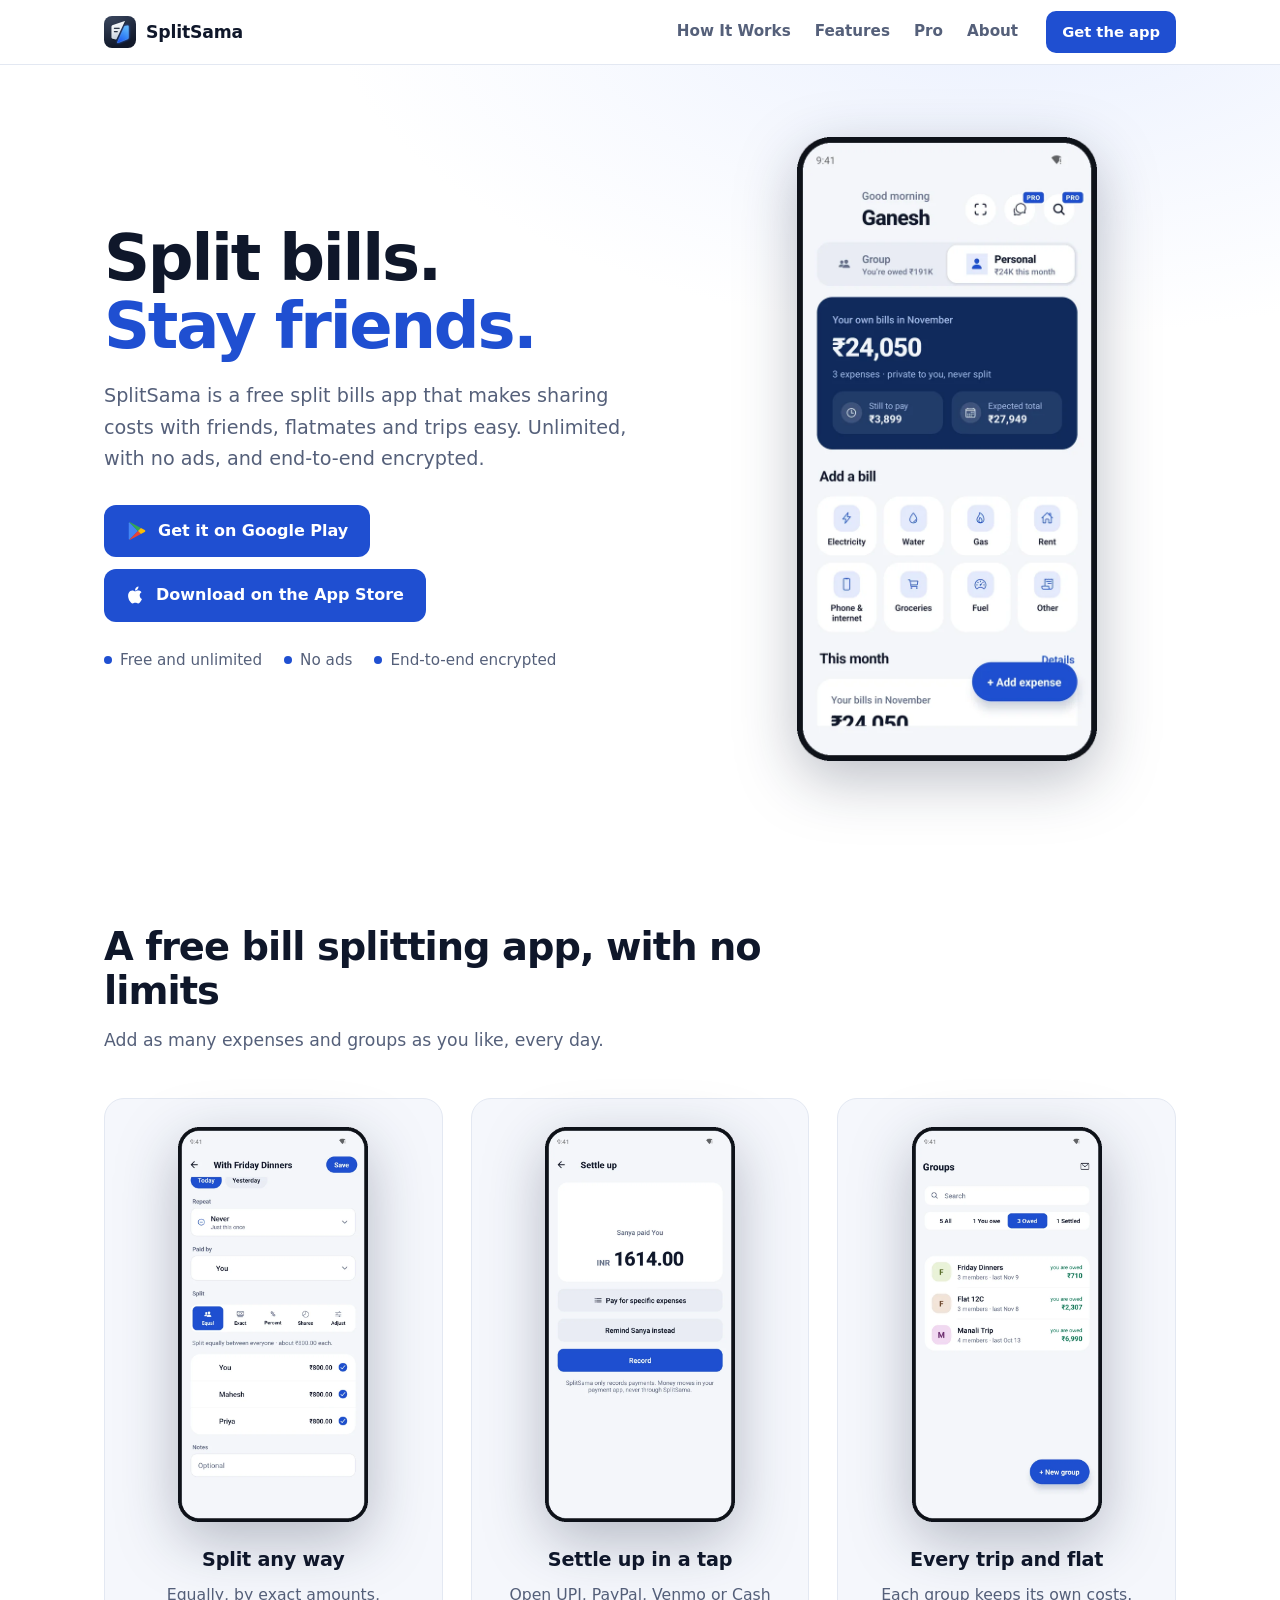
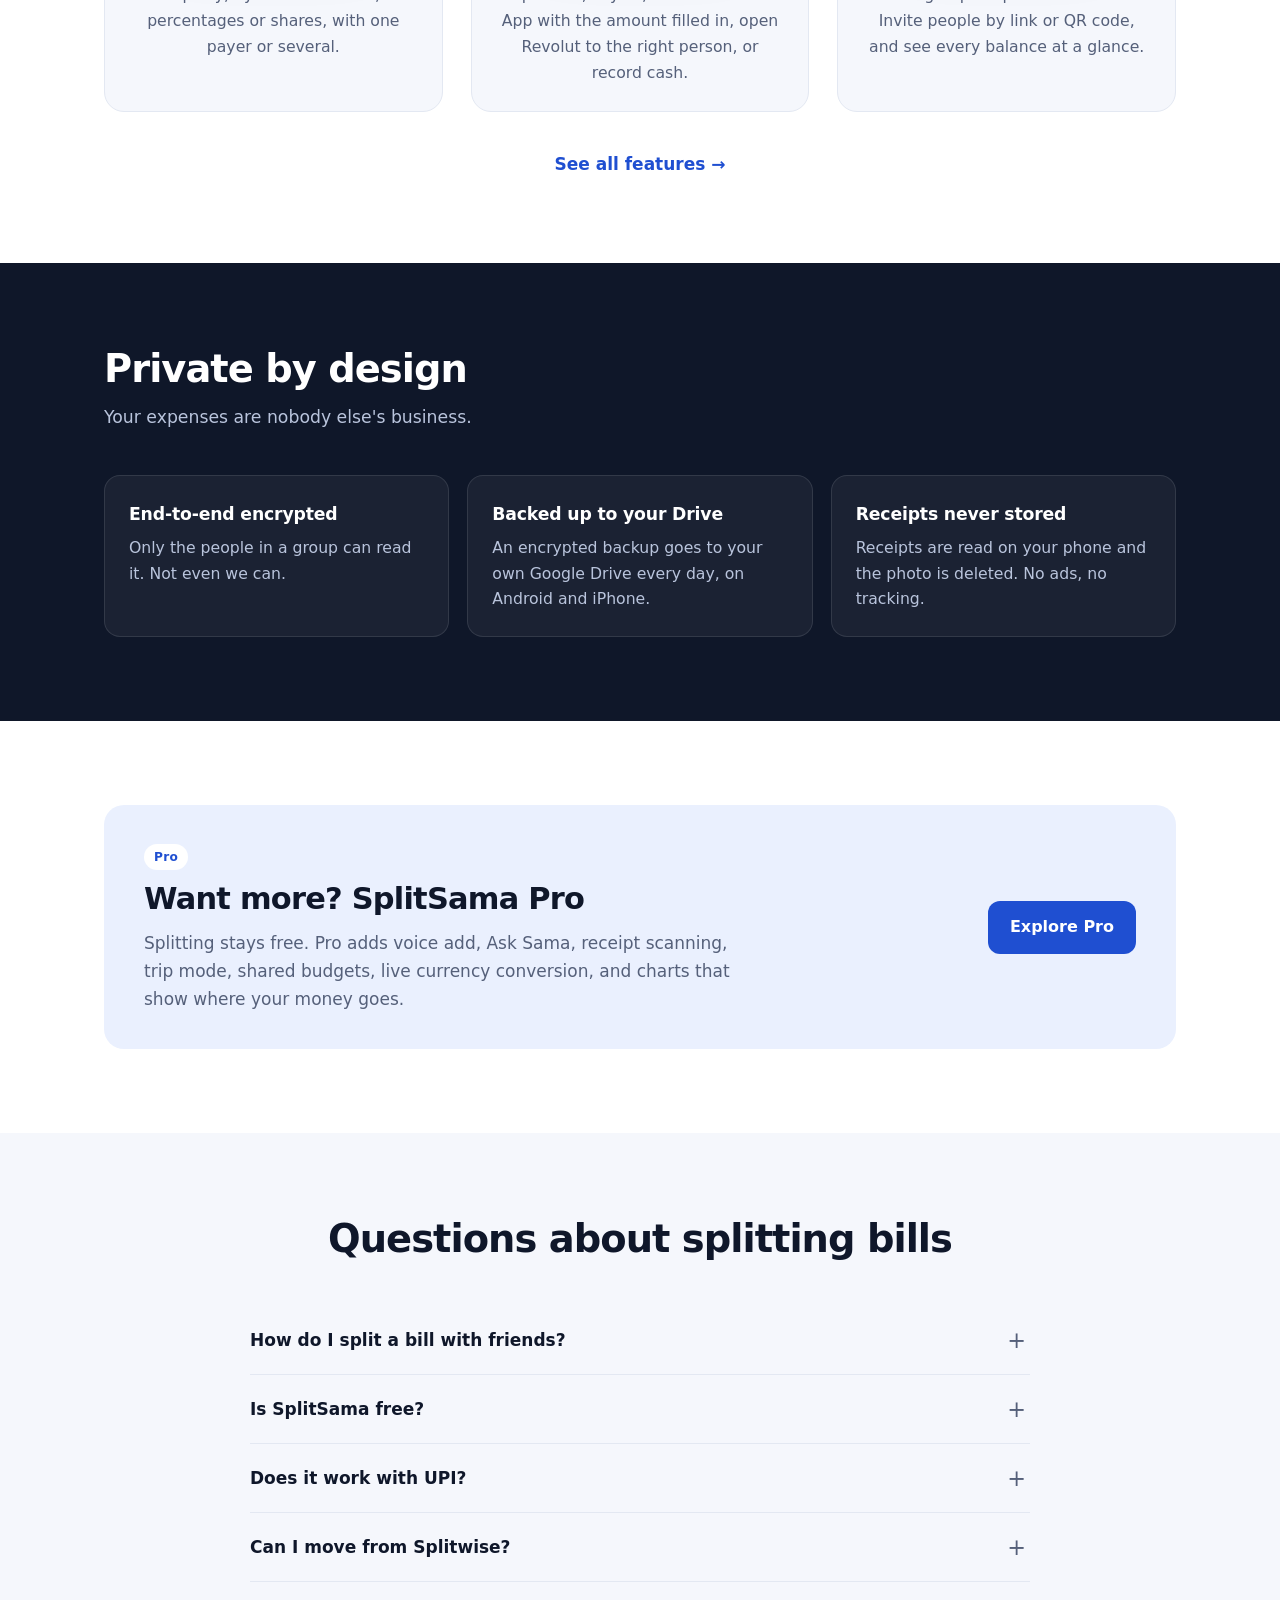
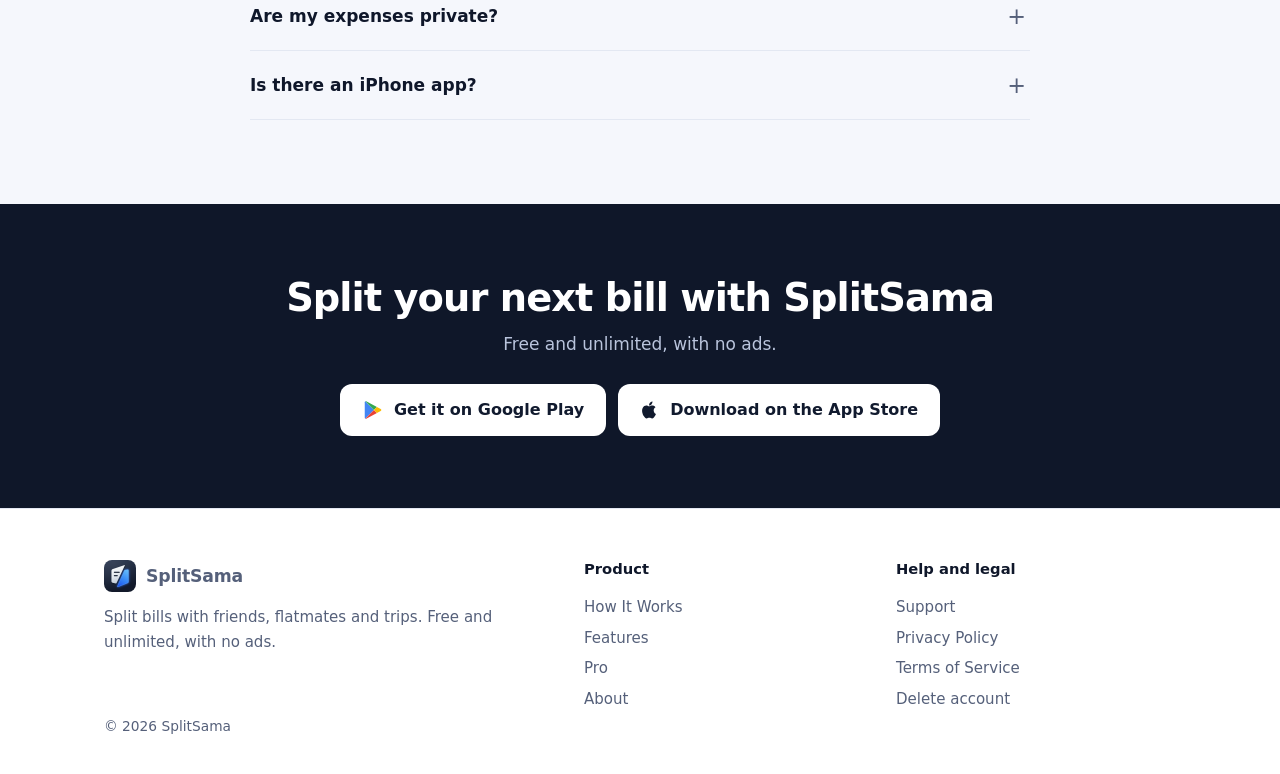
==== commit 317135b6: "Fix site details: split screenshot on Home, iPhone backup and deletion wording, group export formats" ====
--- a/index.html
+++ b/index.html
@@ -50,7 +50,7 @@
 <section class="block"><div class="wrap">
   <div class="head"><h2>A free bill splitting app, with no limits</h2><p>Add as many expenses and groups as you like, every day.</p></div>
   <div class="hl">
-    <div class="hl-item"><img class="shot" src="assets/shots/expense.webp" alt="Adding a dinner expense to a group" width="620" height="1290" loading="lazy"><div><h3>Split any way</h3><p>Equally, by exact amounts, percentages or shares, with one payer or several.</p></div></div>
+    <div class="hl-item"><img class="shot" src="assets/shots/split.webp" alt="Splitting a dinner equally between three friends, with exact, percent and shares options" width="620" height="1290" loading="lazy"><div><h3>Split any way</h3><p>Equally, by exact amounts, percentages or shares, with one payer or several.</p></div></div>
     <div class="hl-item"><img class="shot" src="assets/shots/settle.webp" alt="Settling up with a friend in SplitSama" width="620" height="1290" loading="lazy"><div><h3>Settle up in a tap</h3><p>Open UPI, PayPal, Venmo or Cash App with the amount filled in, open Revolut to the right person, or record cash.</p></div></div>
     <div class="hl-item"><img class="shot" src="assets/shots/groups.webp" alt="A list of groups showing what each one owes" width="620" height="1290" loading="lazy"><div><h3>Every trip and flat</h3><p>Each group keeps its own costs. Invite people by link or QR code, and see every balance at a glance.</p></div></div>
   </div>
@@ -59,7 +59,7 @@
 
 <section class="block band"><div class="wrap">
   <div class="head"><h2>Private by design</h2><p>Your expenses are nobody else's business.</p></div>
-  <div class="grid"><div class="card"><h3>End-to-end encrypted</h3><p>Only the people in a group can read it. Not even we can.</p></div><div class="card"><h3>Backed up to your Drive</h3><p>Sign in with Google and an encrypted backup goes to your own Google Drive every day.</p></div><div class="card"><h3>Receipts never stored</h3><p>Receipts are read on your phone and the photo is deleted. No ads, no tracking.</p></div></div>
+  <div class="grid"><div class="card"><h3>End-to-end encrypted</h3><p>Only the people in a group can read it. Not even we can.</p></div><div class="card"><h3>Backed up to your Drive</h3><p>An encrypted backup goes to your own Google Drive every day, on Android and iPhone.</p></div><div class="card"><h3>Receipts never stored</h3><p>Receipts are read on your phone and the photo is deleted. No ads, no tracking.</p></div></div>
 </div></section>
 
 <section class="block"><div class="wrap">
